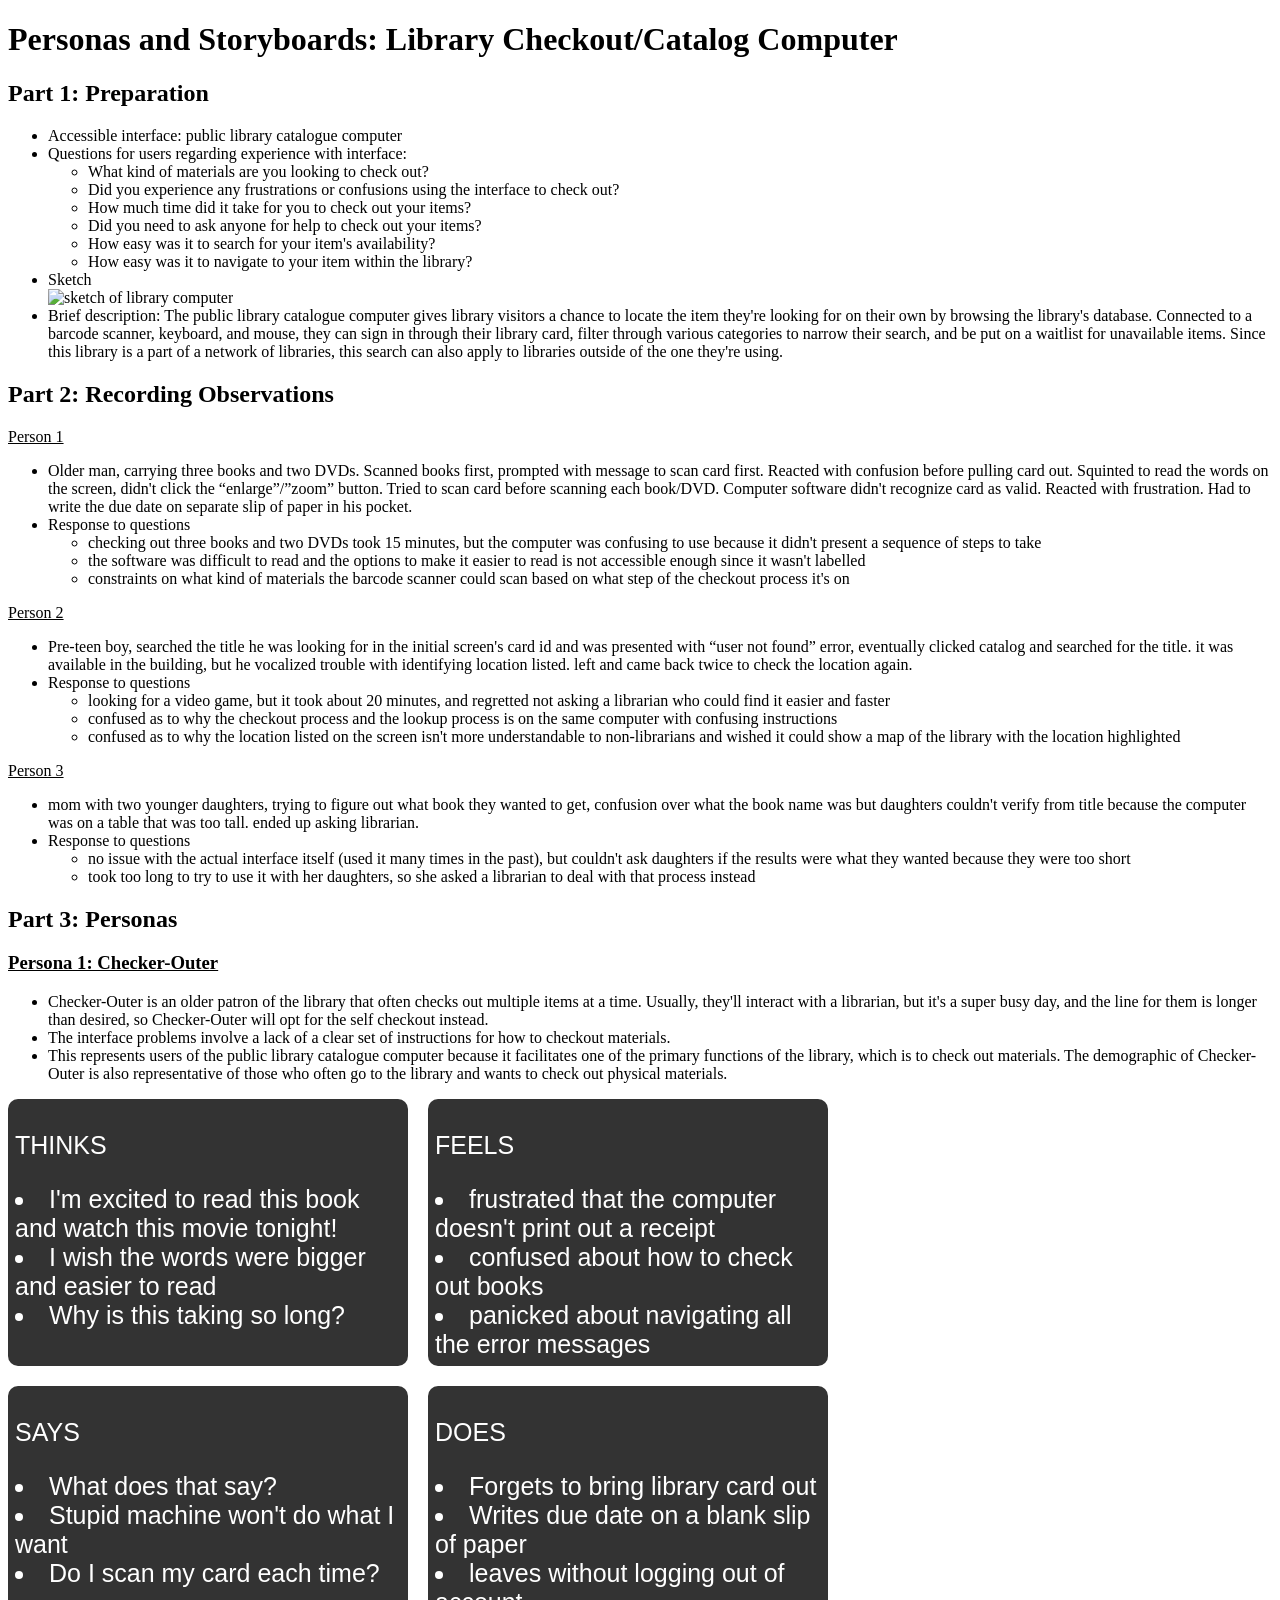
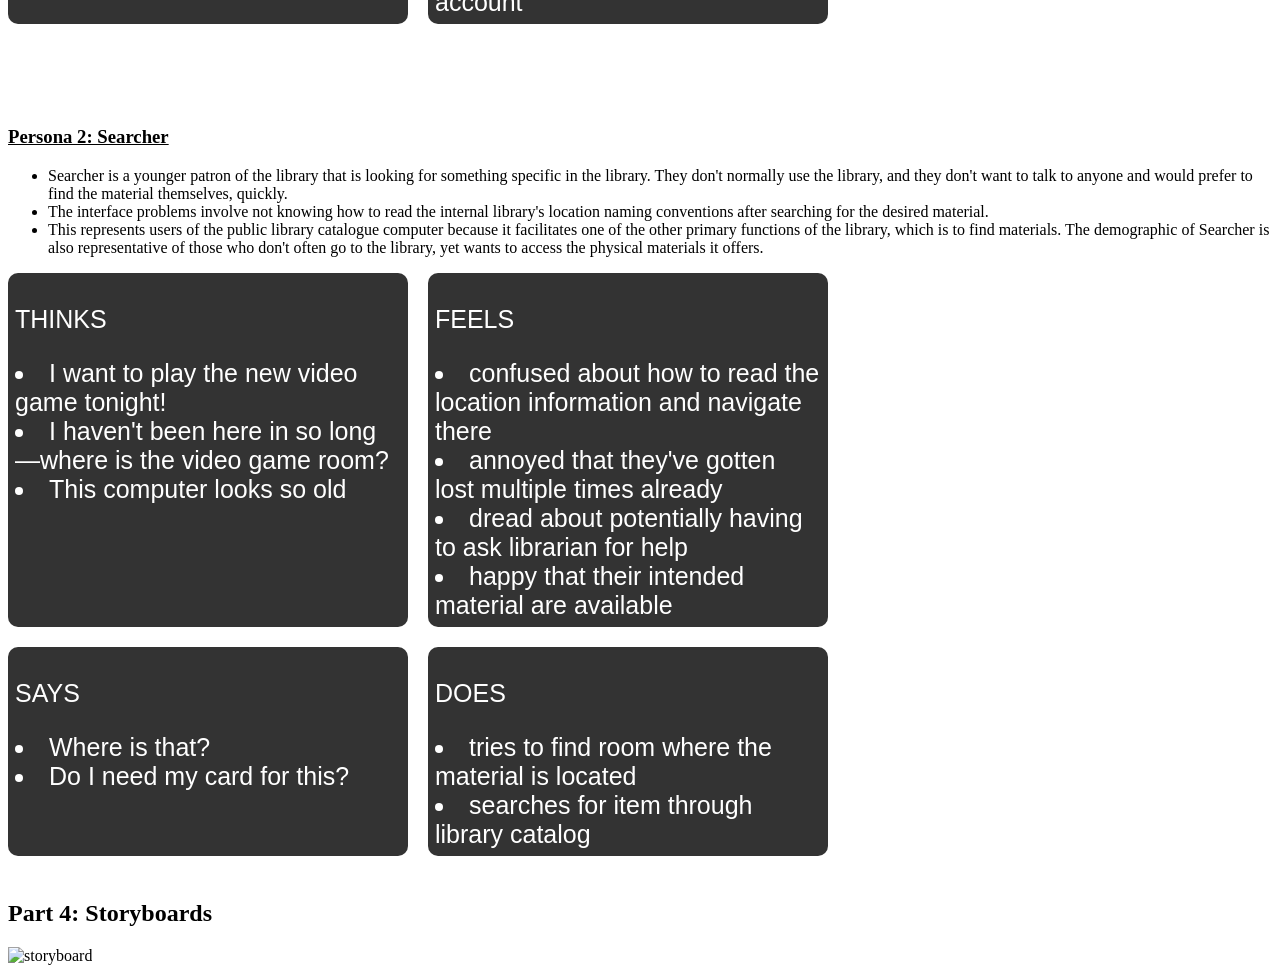
==== Personas-Storyboards.html @ cc696cb1 "Add files via upload" ====
<!DOCTYPE html>
<html lang="en">
  <head>
    <title>Personas and Storyboards</title>
    <!-- import javascript variables and functions -->
    <script src="app.js" defer></script>
    <!-- import CSS styles -->
    <link rel="stylesheet" href="styles.css" /> 
  </head>

  <!-- page content goes into <body> -->
  <body>
    <div id="cs1300-gallery">
      <h1>Personas and Storyboards: Library Checkout/Catalog Computer</h1>

      <!-- Part 1: Preparation -->
      <h2>Part 1: Preparation</h2>
      <ul>
        <li>Accessible interface: public library catalogue computer</li>
        <li>Questions for users regarding experience with interface: 
          <ul>
            <li>What kind of materials are you looking to check out?</li></li>
            <li>Did you experience any frustrations or confusions using the interface to check out?</li>
            <li>How much time did it take for you to check out your items?</li>
            <li>Did you need to ask anyone for help to check out your items?</li>
            <li>How easy was it to search for your item's availability?</li>
            <li>How easy was it to navigate to your item within the library?</li>
          </ul>
        </li>
        <li>Sketch</li>
        <img class="sketch" src="./assets/sketch.jpeg" alt="sketch of library computer">
        <li>Brief description: The public library catalogue computer gives library visitors a chance to locate the item they're looking for on their own by browsing the library's database. Connected to a barcode scanner, keyboard, and mouse, they can sign in through their library card, filter through various categories to narrow their search, and be put on a waitlist for unavailable items. Since this library is a part of a network of libraries, this search can also apply to libraries outside of the one they're using. </li>
      </ul>

      <!-- Part 2: Recording Observations -->
      <h2>Part 2: Recording Observations </h2>
      <u>Person 1</u>
      <ul>
        <li>Older man, carrying three books and two DVDs. Scanned books first, prompted with message to scan card first. Reacted with confusion before pulling card out. Squinted to read the words on the screen, didn't click the “enlarge”/”zoom” button. Tried to scan card before scanning each book/DVD. Computer software didn't recognize card as valid. Reacted with frustration. Had to write the due date on separate slip of paper in his pocket.</li>
        <li>Response to questions 
          <ul>
            <li>checking out three books and two DVDs took 15 minutes, but the computer was confusing to use because it didn't present a sequence of steps to take</li>
            <li>the software was difficult to read and the options to make it easier to read is not accessible enough since it wasn't labelled</li>
            <li>constraints on what kind of materials the barcode scanner could scan based on what step of the checkout process it's on</li>
          </ul>
        </li>
      </ul>

      <u>Person 2</u>
      <ul>
        <li>Pre-teen boy, searched the title he was looking for in the initial screen's card id and was presented with “user not found” error, eventually clicked catalog and searched for the title. it was available in the building, but he vocalized trouble with identifying location listed. left and came back twice to check the location again. </li>
        <li>Response to questions 
          <ul>
            <li>looking for a video game, but it took about 20 minutes, and regretted not asking a librarian who could find it easier and faster</li>
            <li>confused as to why the checkout process and the lookup process is on the same computer with confusing instructions</li>
            <li>confused as to why the location listed on the screen isn't more understandable to non-librarians and wished it could show a map of the library with the location highlighted</li>
          </ul>
        </li>
      </ul>

      <u>Person 3</u>
      <ul>
        <li>mom with two younger daughters, trying to figure out what book they wanted to get, confusion over what the book name was but daughters couldn't verify from title because the computer was on a table that was too tall. ended up asking librarian.</li>
        <li>Response to questions 
          <ul>
            <li>no issue with the actual interface itself (used it many times in the past), but couldn't ask daughters if the results were what they wanted because they were too short</li>
            <li>took too long to try to use it with her daughters, so she asked a librarian to deal with that process instead</li>
          </ul>
        </li>
      </ul>

      <!-- Part 3: Personas -->
      <h2>Part 3: Personas </h2>
      <h3><u>Persona 1: Checker-Outer</u></h3>
      <ul>
        <li>Checker-Outer is an older patron of the library that often checks out multiple items at a time. Usually, they'll interact with a librarian, but it's a super busy day, and the line for them is longer than desired, so Checker-Outer will opt for the self checkout instead.</li>
        <li>The interface problems involve a lack of a clear set of instructions for how to checkout materials.</li>
        <li>This represents users of the public library catalogue computer because it facilitates one of the primary functions of the library, which is to check out materials. The demographic of Checker-Outer is also representative of those who often go to the library and wants to check out physical materials.</li>
      </ul>
      <div class="container">
        <div class="box">
            <p>THINKS</p>
            <li>I'm excited to read this book and watch this movie tonight!</li>
            <li>I wish the words were bigger and easier to read</li>
            <li>Why is this taking so long?</li>
            </div>
        <div class="box">
            <p>FEELS</p>
            <li>frustrated that the computer doesn't print out a receipt</li>
            <li>confused about how to check out books</li>
            <li>panicked about navigating all the error messages</li>
        </div>
        <div class="box">
            <p>SAYS</p>
            <li>What does that say?</li>
            <li>Stupid machine won't do what I want</li>
            <li>Do I scan my card each time?</li>
        </div>
        <div class="box">
            <p>DOES</p>
            <li>Forgets to bring library card out</li>
            <li>Writes due date on a blank slip of paper</li>
            <li>leaves without logging out of account</li>
        </div>
      </div>

      <h3><u>Persona 2: Searcher</u></h3>
      <ul>
        <li>Searcher is a younger patron of the library that is looking for something specific in the library. They don't normally use the library, and they don't want to talk to anyone and would prefer to find the material themselves, quickly.</li>
        <li>The interface problems involve not knowing how to read the internal library's location naming conventions after searching for the desired material.</li>
        <li>This represents users of the public library catalogue computer because it facilitates one of the other primary functions of the library, which is to find materials. The demographic of Searcher is also representative of those who don't often go to the library, yet wants to access the physical materials it offers.</li>
      </ul>
      <div class="container">
        <div class="box">
            <p>THINKS</p>
            <li>I want to play the new video game tonight!</li>
            <li>I haven't been here in so long—where is the video game room?</li>
            <li>This computer looks so old</li>
            </div>
        <div class="box">
            <p>FEELS</p>
            <li>confused about how to read the location information and navigate there</li>
            <li>annoyed that they've gotten lost multiple times already</li>
            <li>dread about potentially having to ask librarian for help</li>
            <li>happy that their intended material are available</li>
        </div>
        <div class="box">
            <p>SAYS</p>
            <li>Where is that?</li>
            <li>Do I need my card for this?</li>
        </div>
        <div class="box">
            <p>DOES</p>
            <li>tries to find room where the material is located</li>
            <li>searches for item through library catalog</li>
        </div>
      </div>
      
      <!-- Part 4: Storyboards -->
      <h2>Part 4: Storyboards </h2>
      <img class="storyboard" src="./assets/storyboard.jpeg" alt="storyboard">

      </div>
  </body>

</html>
---- styles.css ----
.sketch{
    width: 50em;
}
.storyboard{
    width: 70em;
}

.container{
    /* margin: 20px auto; */
    padding-bottom: 13em;
    width:400px;
    height:400px;
    background-color:#fff;
    display:grid;
    grid-template-columns: 400px 400px;
    grid-row: auto auto;
    grid-column-gap: 20px;
    grid-row-gap: 20px;
}

.box{
    background-color:#333;
    padding:7px;
    border-radius:10px;
    color:#fff;
    /* display:flex; */
    align-items:center;
    /* justify-content:center; */
    font-size:25px;
    font-family:sans-serif;
}
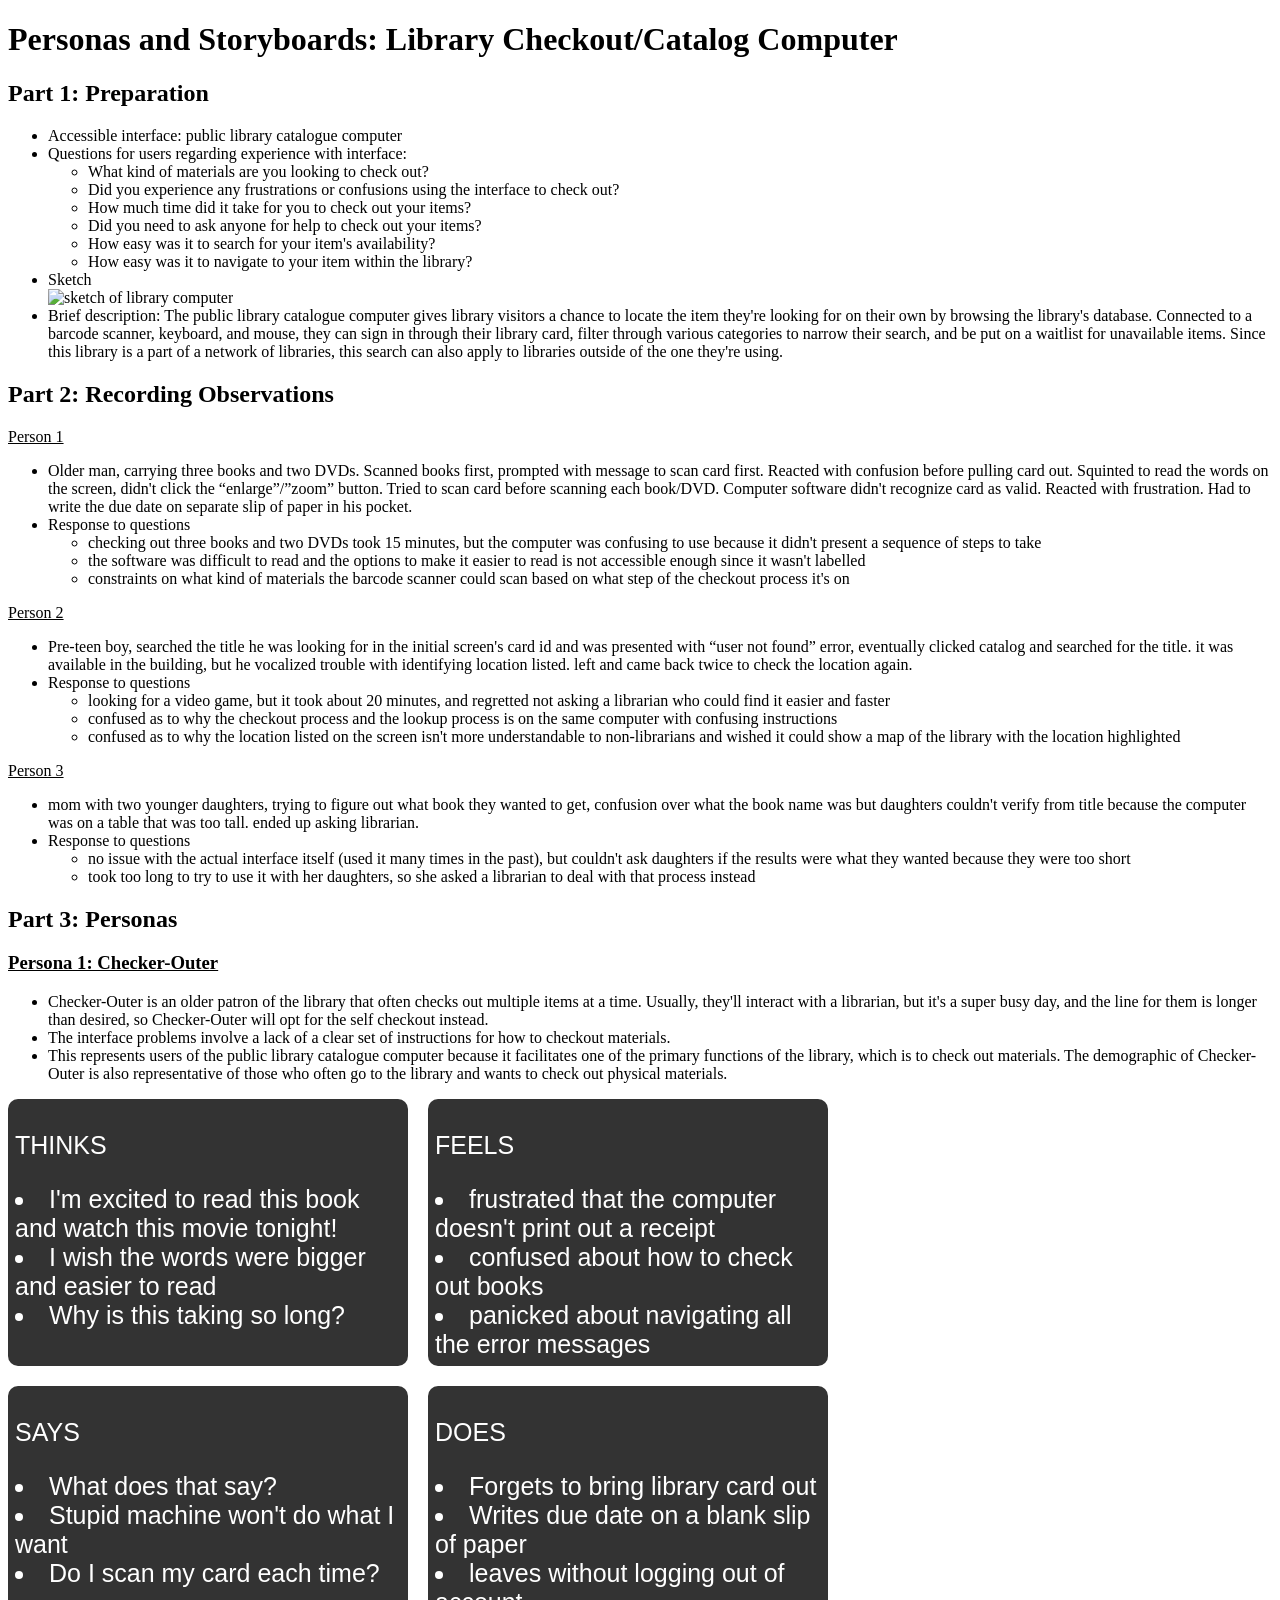
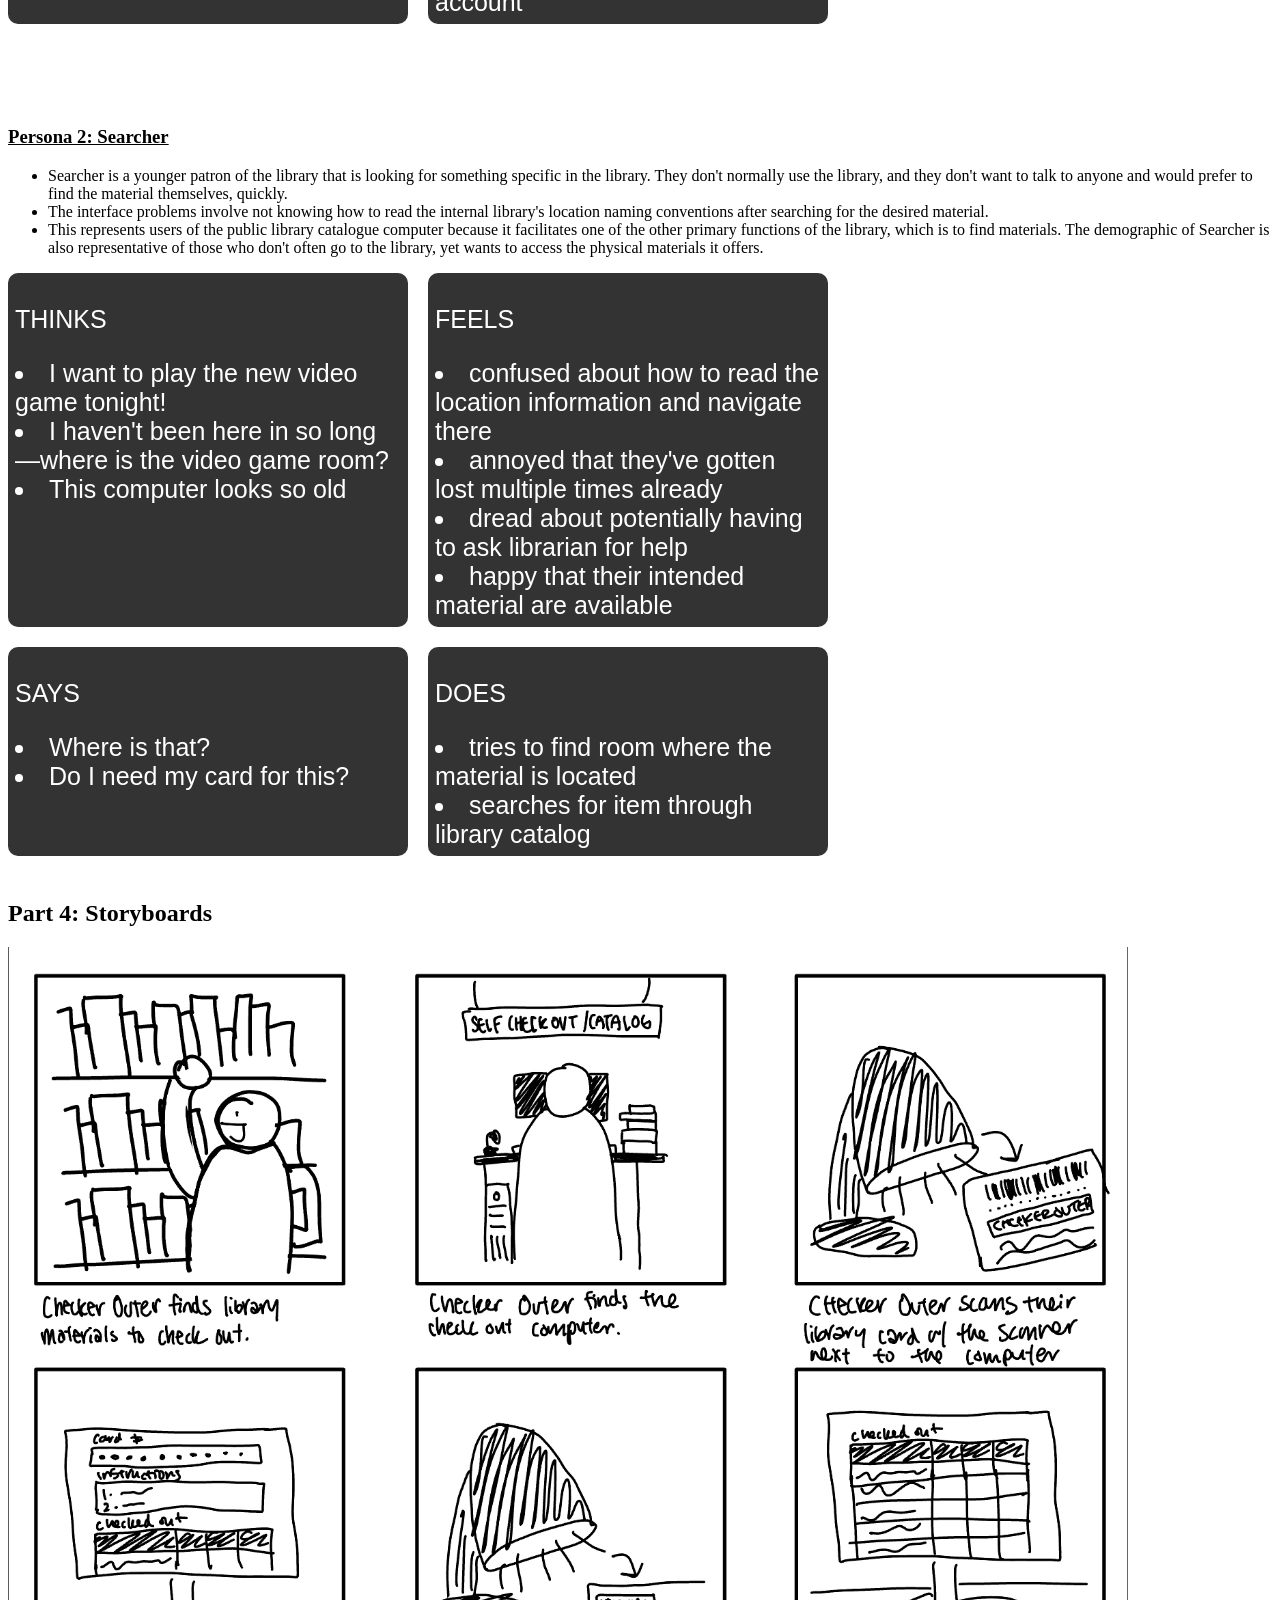
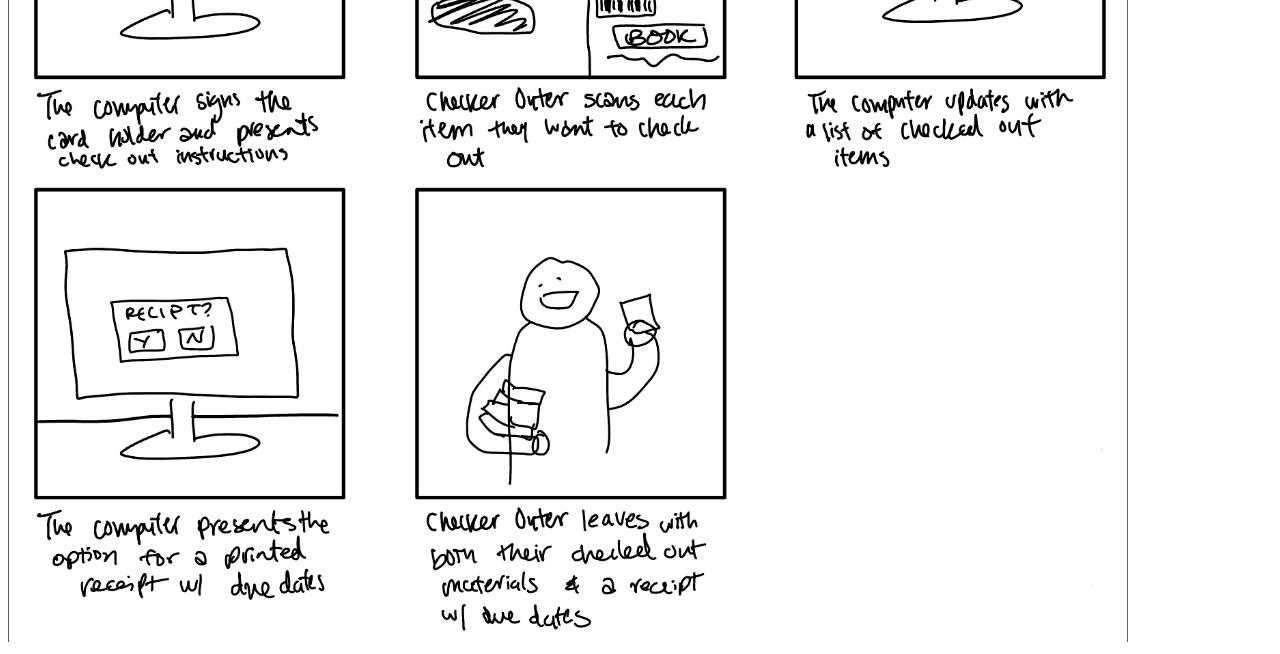
==== commit 523dacf2: "Update Personas-Storyboards.html" ====
--- a/Personas-Storyboards.html
+++ b/Personas-Storyboards.html
@@ -138,9 +138,9 @@
       
       <!-- Part 4: Storyboards -->
       <h2>Part 4: Storyboards </h2>
-      <img class="storyboard" src="./assets/storyboard.jpeg" alt="storyboard">
+      <img class="storyboard" src="./storyboard.jpeg" alt="storyboard">
 
       </div>
   </body>
 
-</html>+</html>
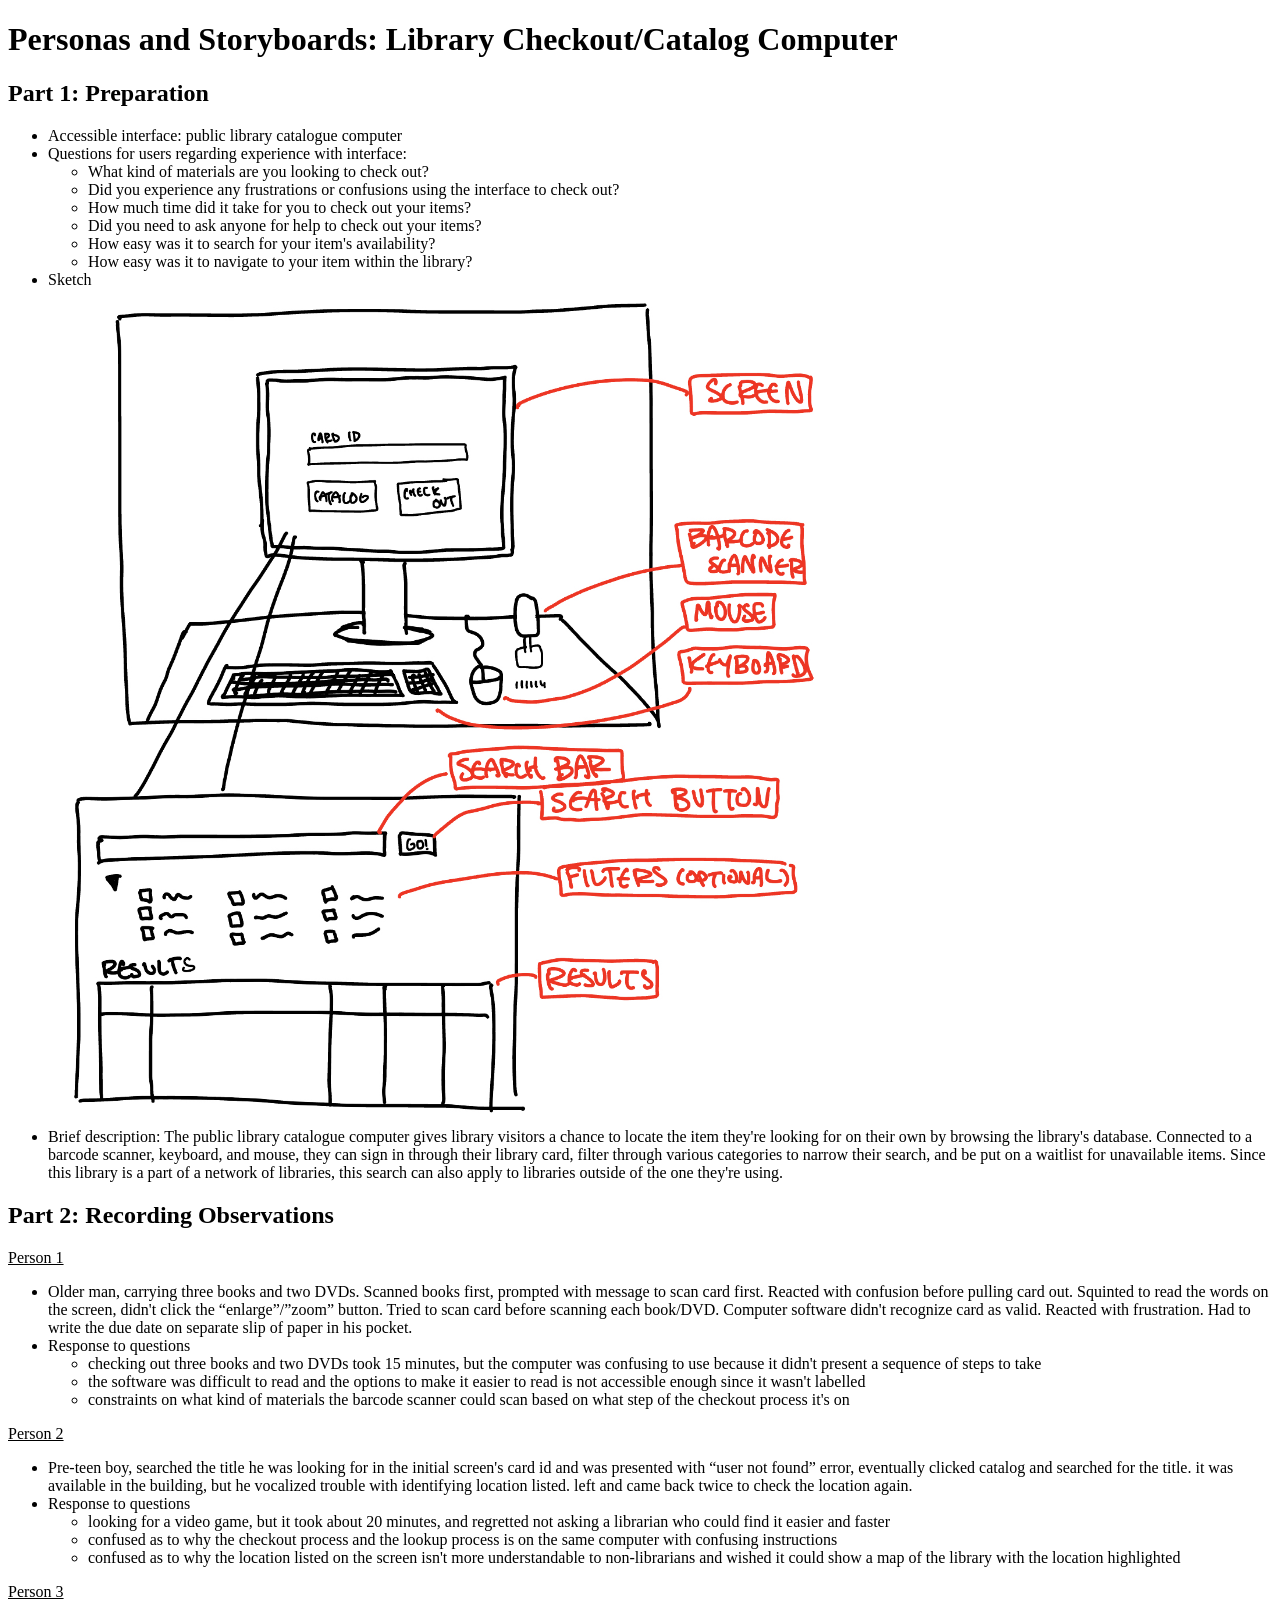
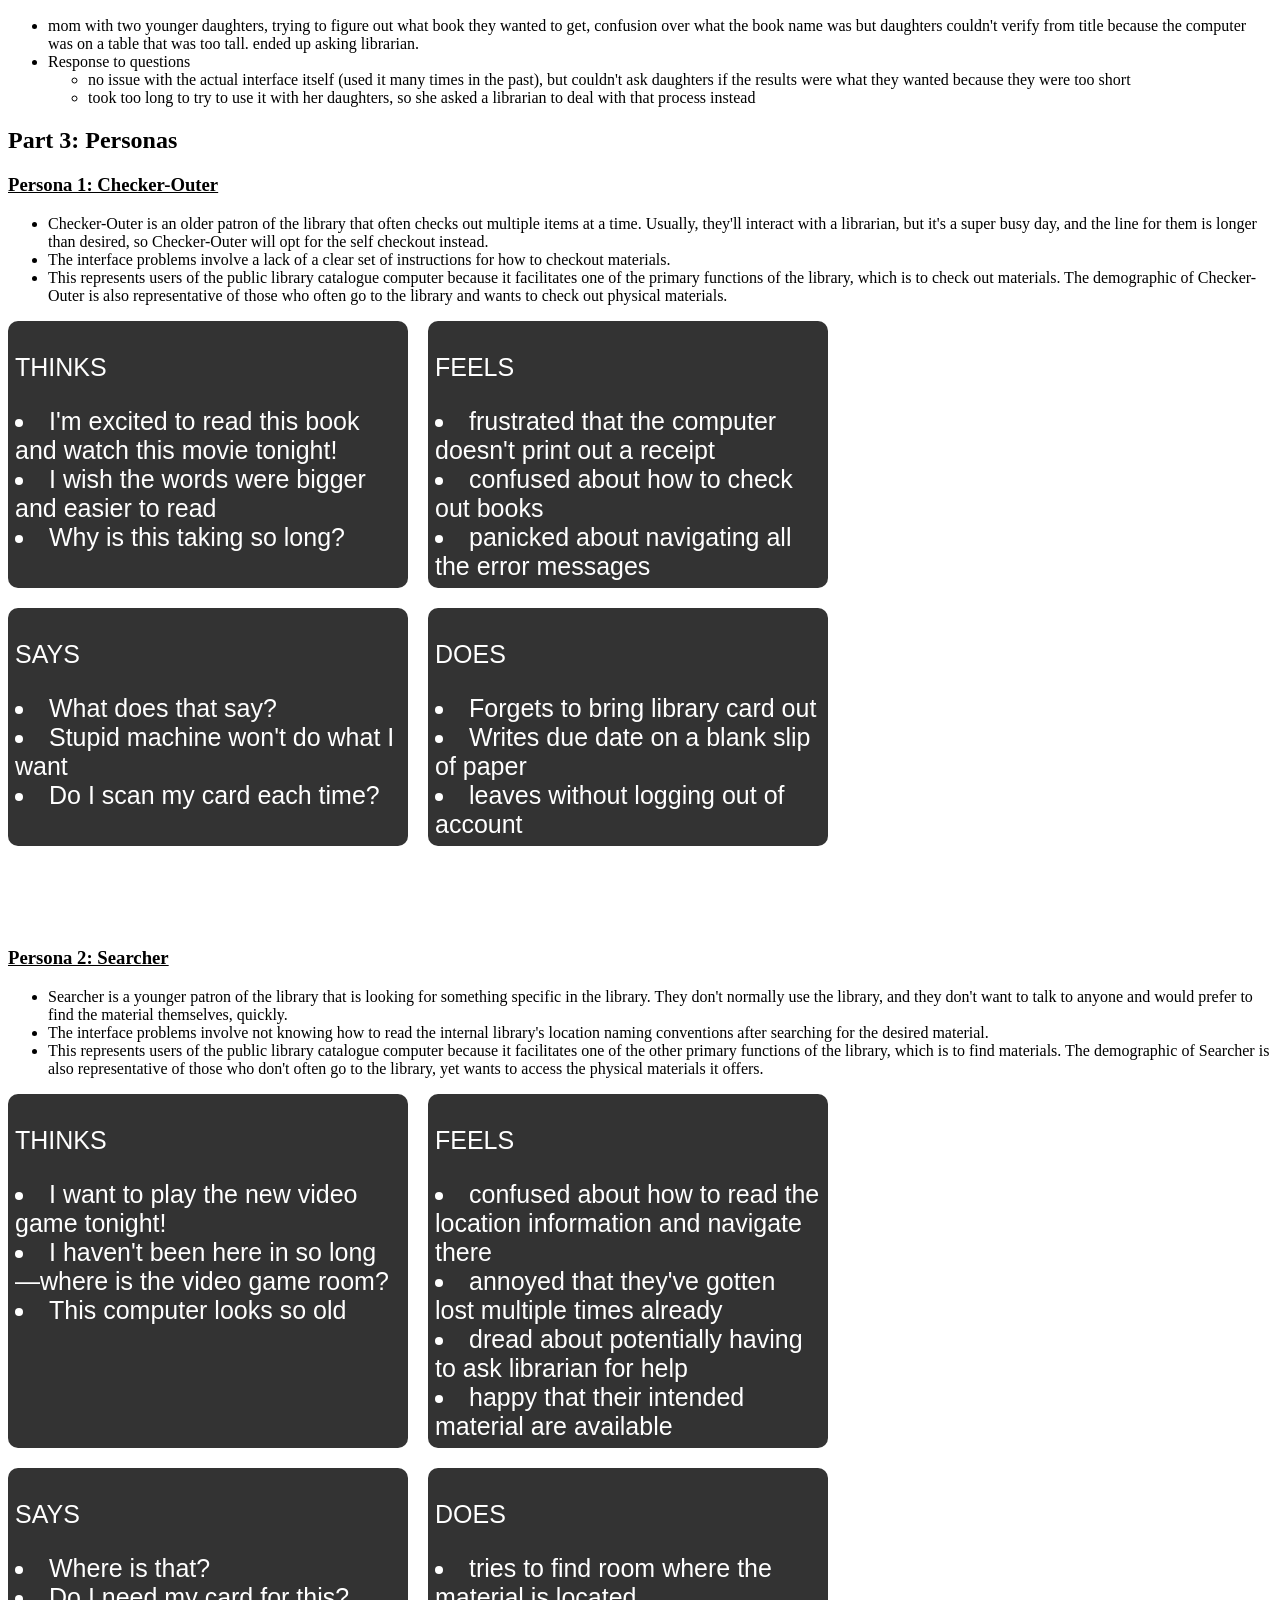
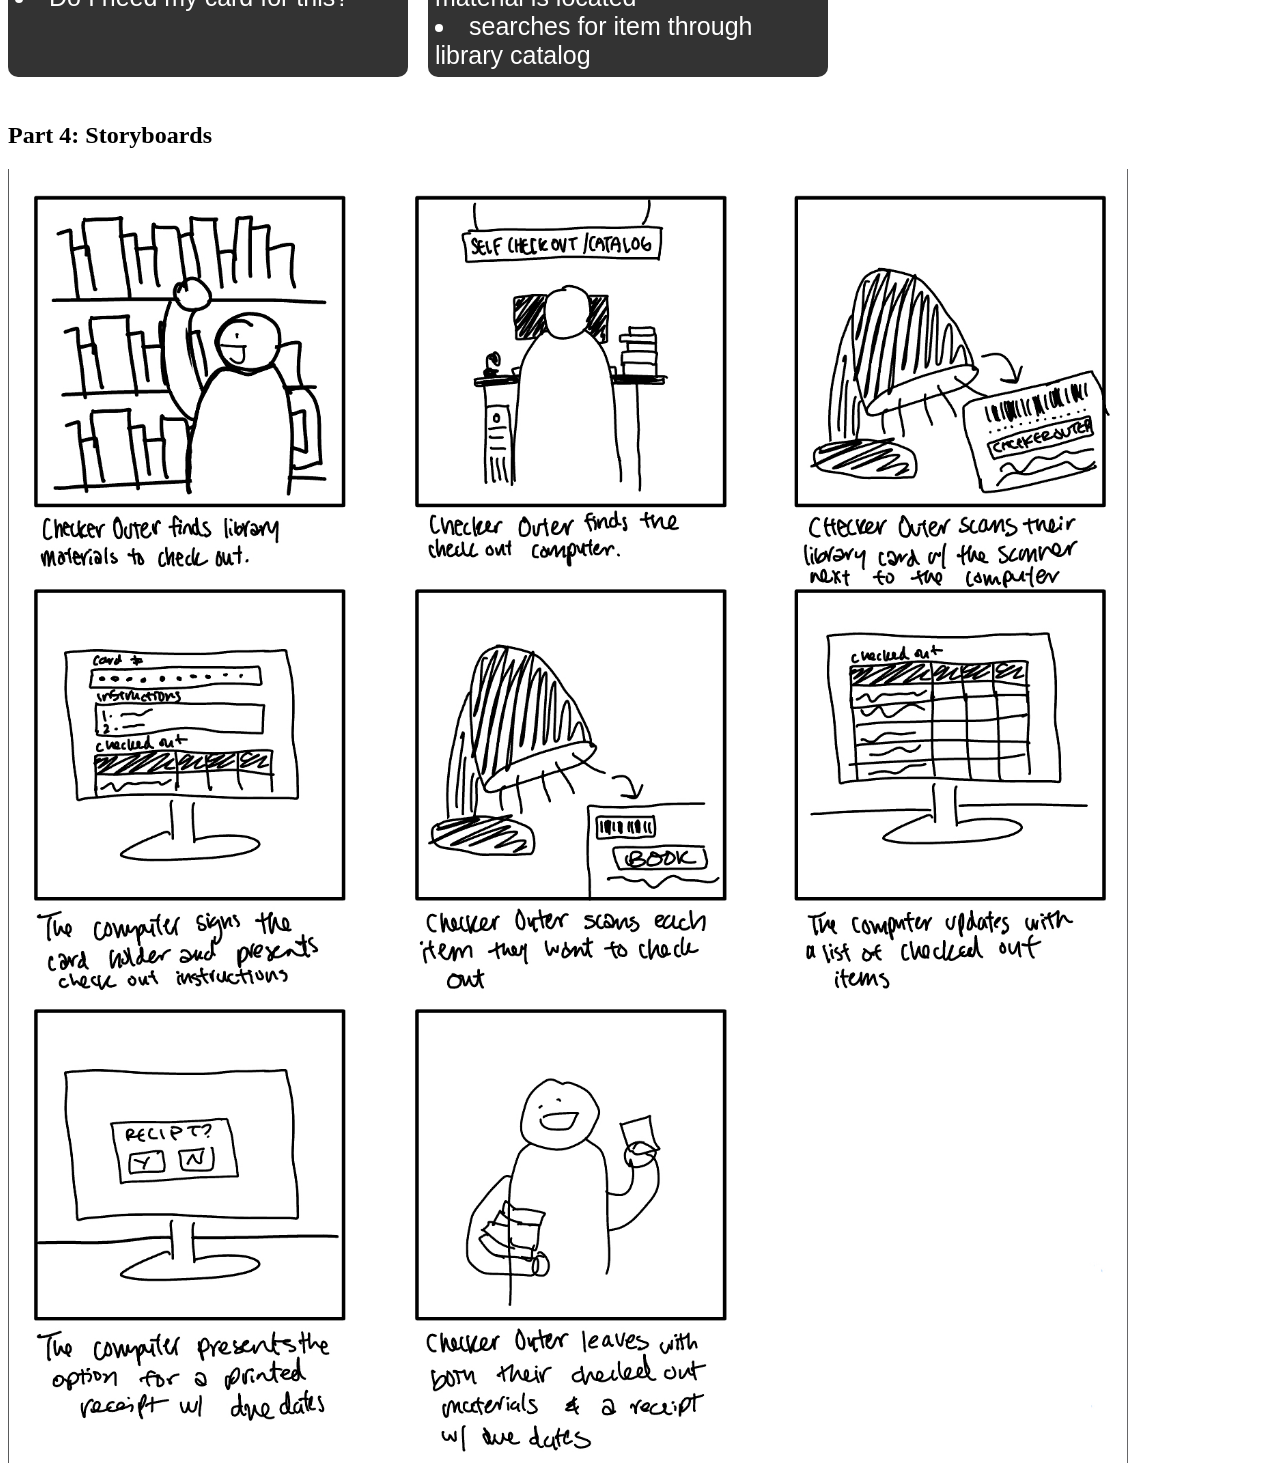
==== commit c279b321: "Update Personas-Storyboards.html" ====
--- a/Personas-Storyboards.html
+++ b/Personas-Storyboards.html
@@ -28,7 +28,7 @@
           </ul>
         </li>
         <li>Sketch</li>
-        <img class="sketch" src="./assets/sketch.jpeg" alt="sketch of library computer">
+        <img class="sketch" src="./sketch.jpeg" alt="sketch of library computer">
         <li>Brief description: The public library catalogue computer gives library visitors a chance to locate the item they're looking for on their own by browsing the library's database. Connected to a barcode scanner, keyboard, and mouse, they can sign in through their library card, filter through various categories to narrow their search, and be put on a waitlist for unavailable items. Since this library is a part of a network of libraries, this search can also apply to libraries outside of the one they're using. </li>
       </ul>
 
